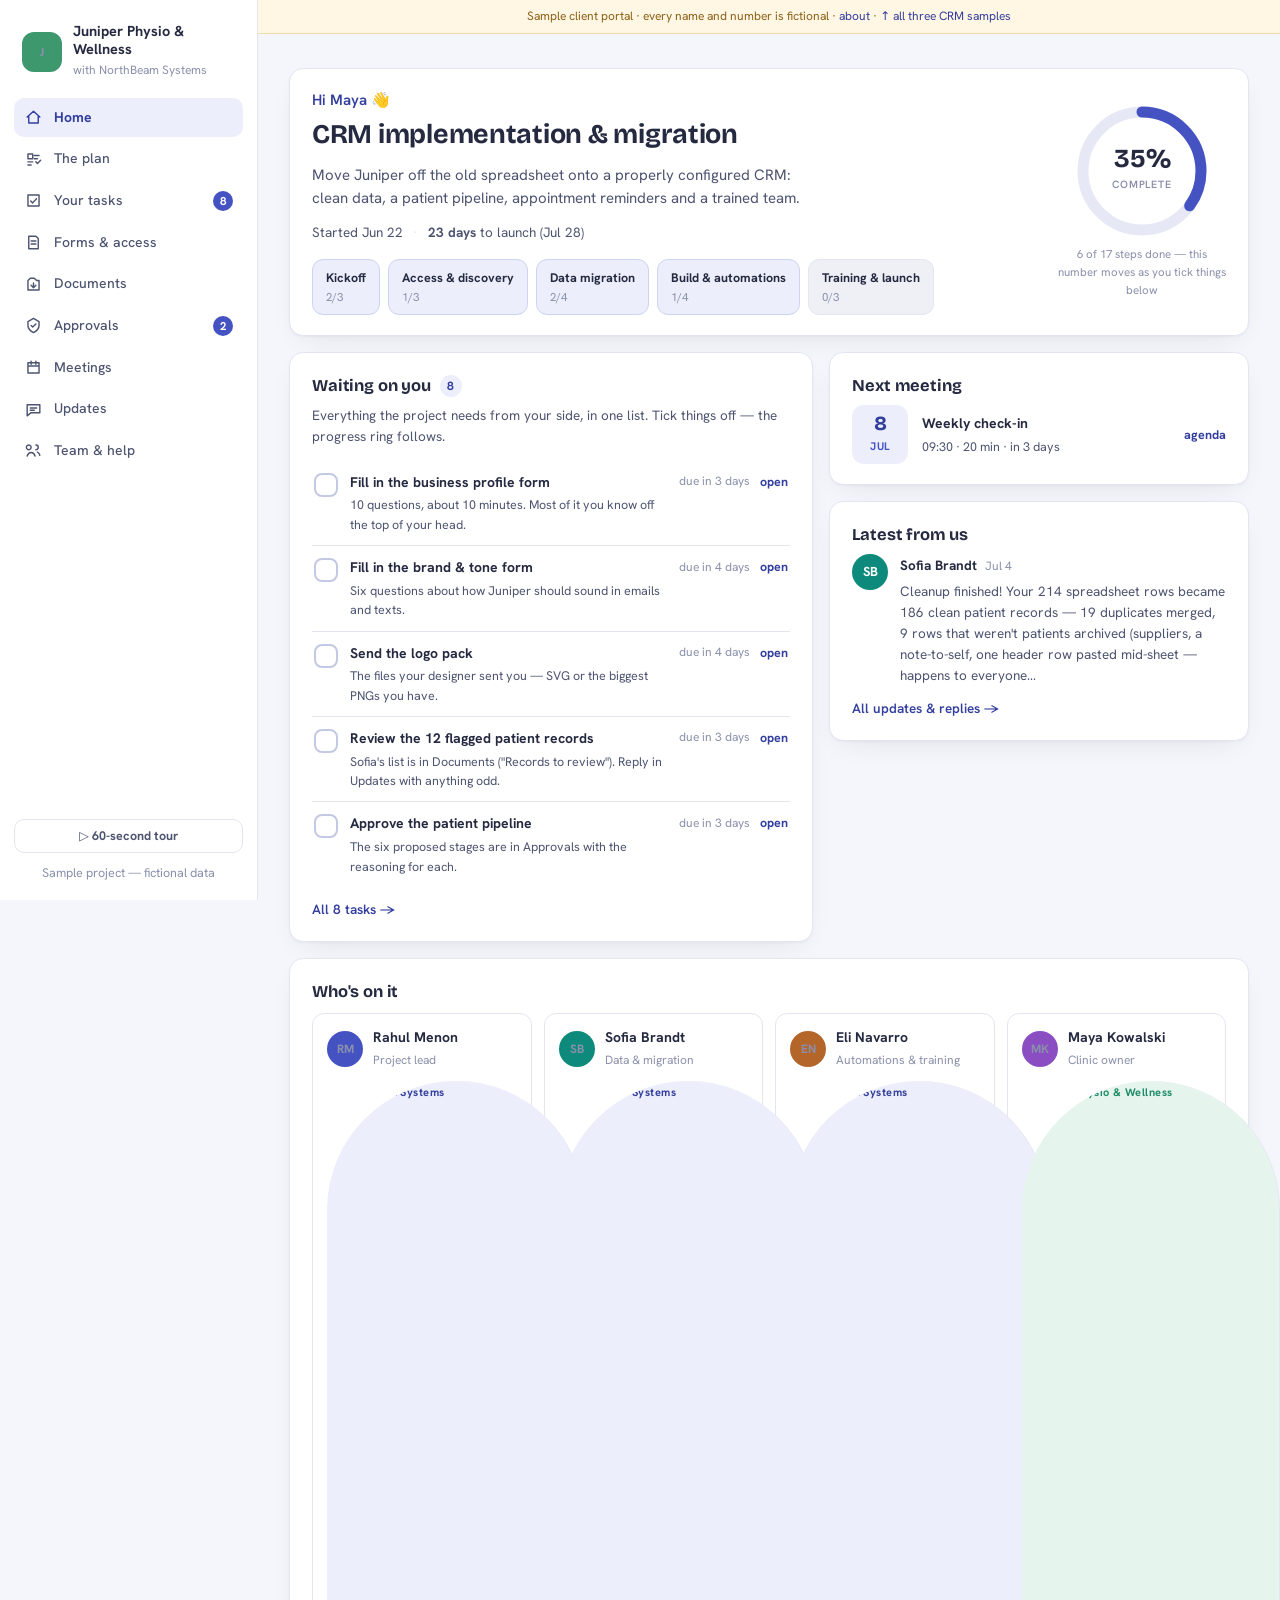
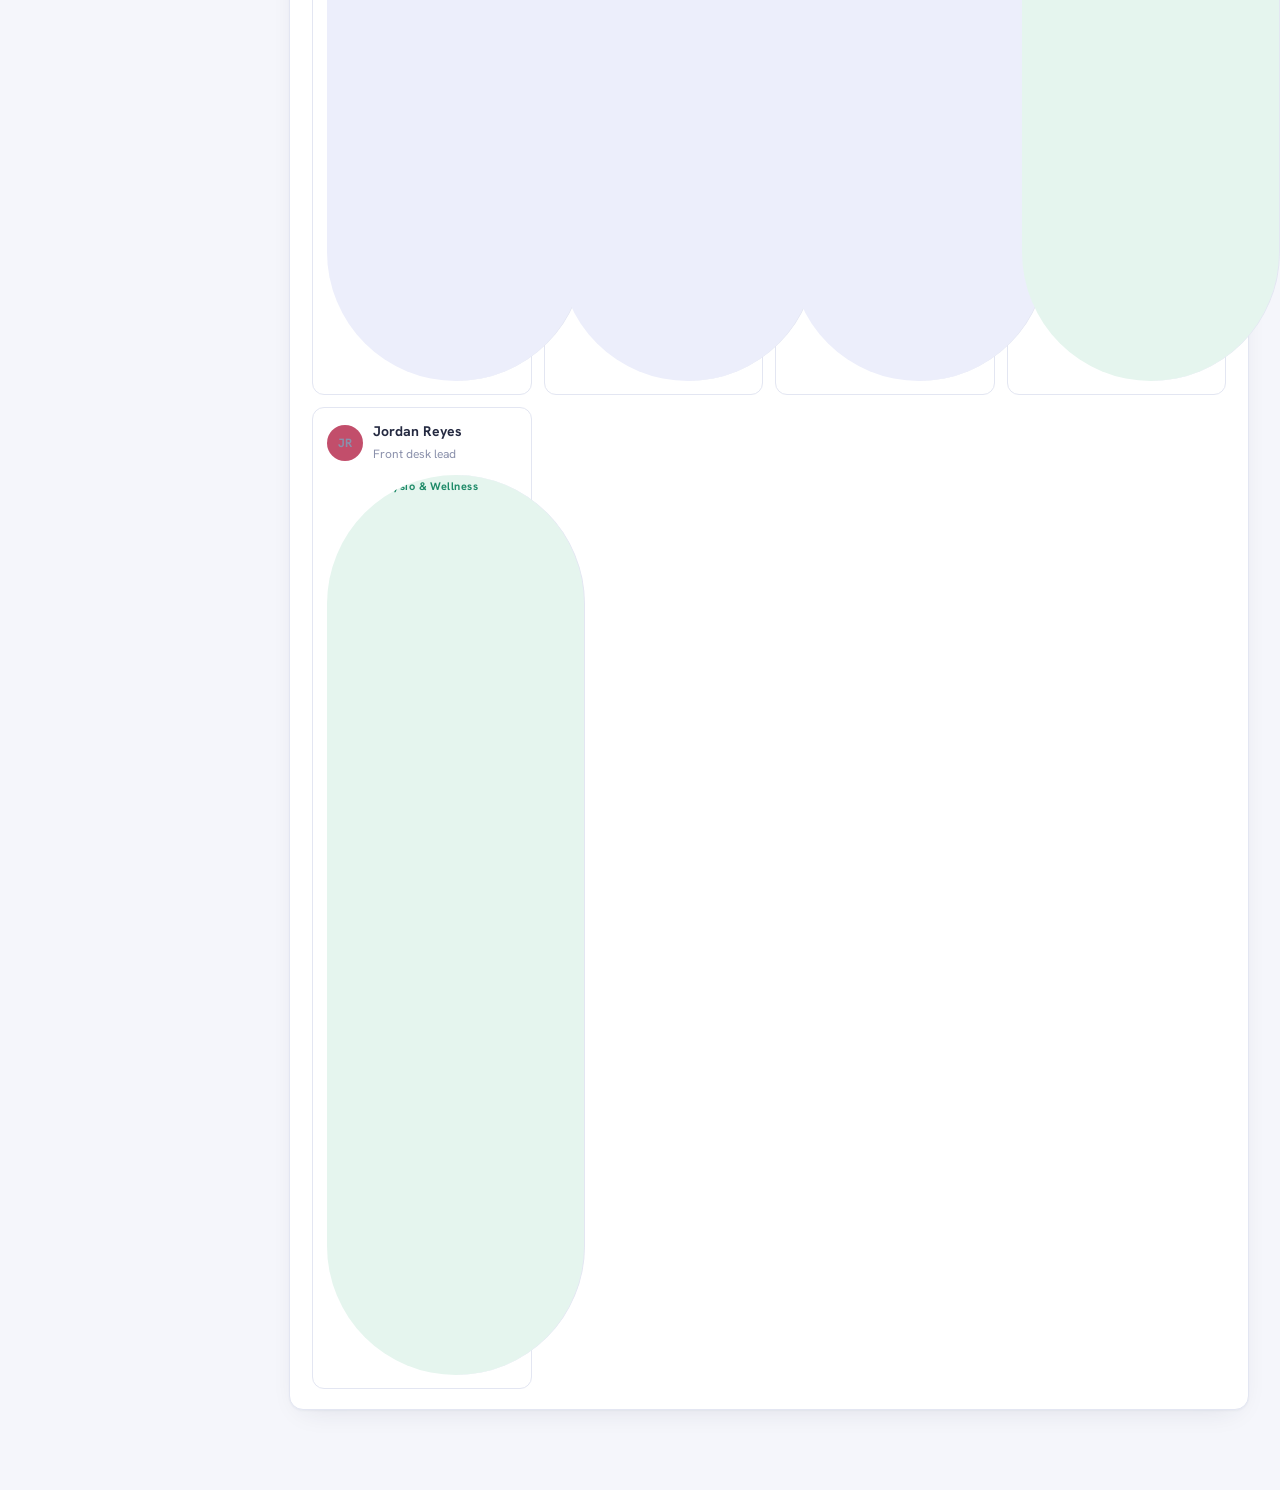
==== client-onboarding/index.html @ 65f7ebf1 "Add CRM portfolio: three interactive sample apps behind one hub A dependency-free static site tellin" ====
<!DOCTYPE html>
<html lang="en">
<head>
<meta charset="UTF-8">
<meta name="viewport" content="width=device-width, initial-scale=1, viewport-fit=cover">
<meta name="theme-color" content="#4553c2">
<meta name="description" content="Sample project: a client onboarding portal for a CRM implementation — live progress ring, phase plan, tickable tasks, working forms, document hub, approvals that unblock the plan, and a 60-second tour. Fictional data.">
<title>Juniper Physio · Client onboarding portal (sample)</title>
<link rel="icon" href="data:image/svg+xml,%3Csvg xmlns='http://www.w3.org/2000/svg' viewBox='0 0 32 32'%3E%3Crect width='32' height='32' rx='8' fill='%234553c2'/%3E%3Cpath d='M9 17l5 5 9-11' fill='none' stroke='%23fff' stroke-width='3' stroke-linecap='round' stroke-linejoin='round'/%3E%3C/svg%3E">
<link rel="preconnect" href="https://fonts.googleapis.com">
<link rel="preconnect" href="https://fonts.gstatic.com" crossorigin>
<link href="https://fonts.googleapis.com/css2?family=Bricolage+Grotesque:wght@600;700&family=Hanken+Grotesk:wght@400;500;700;800&display=swap" rel="stylesheet">
<link rel="stylesheet" href="assets/styles.css">
</head>
<body>
<div id="app"></div>
<noscript>This demo needs JavaScript turned on — the whole portal is interactive.</noscript>
<div class="drawer-shell">
  <div id="dbk" hidden></div>
  <aside id="drawer" hidden role="dialog" aria-modal="true"></aside>
</div>
<script defer src="assets/data.js"></script>
<script defer src="assets/app.js"></script>
</body>
</html>
---- client-onboarding/assets/styles.css ----
/* Client onboarding portal — light, calm, reassuring.
   Sidebar shell on desktop, slide-over + top bar on phones. */

:root {
  --brand: #4553c2;
  --brand-deep: #333f9e;
  --brand-soft: #eceefb;
  --ink: #252a41;
  --ink-2: #4d5470;
  --muted: #8a90ab;
  --bg: #f5f6fb;
  --card: #ffffff;
  --border: #e3e6f2;
  --good: #1e8a68;
  --good-bg: #e5f5ee;
  --warn: #b3652a;
  --warn-bg: #fdf1e4;
  --up: #8a90ab;
  --up-bg: #eef0f6;
  --act: #2c6cb0;
  --act-bg: #e7f0fa;
  --ring-bg: #e6e9f5;
  --font: 'Hanken Grotesk', 'Segoe UI', system-ui, sans-serif;
  --font-head: 'Bricolage Grotesque', 'Segoe UI', system-ui, sans-serif;
  --r: 14px;
  --shadow: 0 1px 2px rgba(37, 42, 65, .04), 0 10px 28px -14px rgba(37, 42, 65, .14);
}

* { box-sizing: border-box; margin: 0; padding: 0; }
html { scroll-behavior: smooth; }
body { font: 400 15px/1.55 var(--font); color: var(--ink); background: var(--bg); -webkit-font-smoothing: antialiased; }
button { font: inherit; color: inherit; background: none; border: 0; cursor: pointer; }
a { color: var(--brand-deep); text-decoration: none; }
a:hover { text-decoration: underline; }
h1, h2, h3 { font-family: var(--font-head); letter-spacing: -0.01em; }
svg { display: block; }

#app { display: flex; min-height: 100vh; }

/* ---- sidebar ---------------------------------------------------------------- */
.side {
  width: 258px; flex: none;
  position: sticky; top: 0; height: 100vh; overflow-y: auto;
  background: var(--card); border-right: 1px solid var(--border);
  display: flex; flex-direction: column; padding: 18px 14px;
  z-index: 50;
}
.brand { display: flex; gap: 11px; align-items: center; padding: 4px 8px 16px; }
.blogo {
  width: 40px; height: 40px; border-radius: 12px; flex: none;
  display: grid; place-items: center; color: #fff; font: 700 19px var(--font-head);
}
.brand b { display: block; font-size: 14.5px; line-height: 1.25; }
.brand span { font-size: 12px; color: var(--muted); }
.side nav { display: grid; gap: 2px; }
.nv {
  display: flex; align-items: center; gap: 11px;
  padding: 9px 10px; border-radius: 10px; font-weight: 500; font-size: 14px;
  color: var(--ink-2);
}
.nv svg { width: 19px; height: 19px; flex: none; }
.nv:hover { background: var(--bg); text-decoration: none; }
.nv.on { background: var(--brand-soft); color: var(--brand-deep); font-weight: 700; }
.nv .bdg {
  margin-left: auto; min-width: 20px; height: 20px; padding: 0 6px; border-radius: 999px;
  display: grid; place-items: center; background: var(--brand); color: #fff; font-size: 11.5px;
}
.side-foot { margin-top: auto; padding-top: 18px; display: grid; gap: 10px; }
.side-foot .fine { text-align: center; }
.sbk { position: fixed; inset: 0; background: rgba(37, 42, 65, .38); z-index: 49; }

/* ---- main column --------------------------------------------------------------- */
.main-col { flex: 1; min-width: 0; }
.mobbar {
  display: none; position: sticky; top: 0; z-index: 40;
  align-items: center; justify-content: space-between; gap: 10px;
  padding: 10px 14px; background: rgba(255,255,255,.94); backdrop-filter: blur(8px);
  border-bottom: 1px solid var(--border);
}
.mobbar b { font-family: var(--font-head); font-size: 15px; }
.mb-btn { width: 38px; height: 38px; display: grid; place-items: center; border-radius: 10px; color: var(--ink-2); }
.mb-btn svg { width: 20px; height: 20px; }
.mb-btn:active { background: var(--bg); }
.note {
  text-align: center; font-size: 12px; padding: 7px 14px;
  background: #fff6e4; color: #8a6116; border-bottom: 1px solid #f0dcae;
}
main { max-width: 1020px; margin: 0 auto; padding: clamp(18px, 3vw, 34px) clamp(14px, 3vw, 30px) 80px; display: grid; gap: 16px; }

.page-head h1 { font-size: clamp(22px, 3vw, 28px); }
.page-head p { color: var(--ink-2); margin-top: 6px; max-width: 74ch; }

/* ---- cards ------------------------------------------------------------------------ */
.card {
  background: var(--card); border: 1px solid var(--border); border-radius: var(--r);
  box-shadow: var(--shadow); padding: 20px 22px;
}
.card h2 { font-size: 16.5px; display: flex; align-items: center; gap: 9px; margin-bottom: 6px; }
.card-sub { font-size: 13.5px; color: var(--ink-2); margin-bottom: 14px; max-width: 72ch; }
.count {
  min-width: 22px; height: 22px; padding: 0 7px; border-radius: 999px;
  display: inline-grid; place-items: center;
  background: var(--brand-soft); color: var(--brand-deep); font: 700 12px var(--font);
}
.grid-2 { display: grid; grid-template-columns: 1.25fr 1fr; gap: 16px; }
.grid-2 > * { min-width: 0; }
.stack { display: grid; gap: 16px; align-content: start; }
.more { display: inline-block; margin-top: 12px; font-size: 13.5px; font-weight: 600; }
.empty { color: var(--muted); padding: 10px 0; }
.fine { font-size: 12.5px; color: var(--muted); }

/* ---- hero ---------------------------------------------------------------------------- */
.hero-card { display: flex; gap: 26px; align-items: center; }
.hero-main { flex: 1; min-width: 0; }
.hello { font-weight: 600; color: var(--brand-deep); }
.hero-card h1 { font-size: clamp(21px, 3vw, 27px); margin: 2px 0 8px; }
.sum { color: var(--ink-2); max-width: 62ch; }
.hero-meta { display: flex; gap: 10px; flex-wrap: wrap; margin-top: 12px; font-size: 13.5px; color: var(--ink-2); }
.hero-meta i { color: var(--border); font-style: normal; }
.ph-chips { display: flex; flex-wrap: wrap; gap: 8px; margin-top: 16px; }
.ph-chip {
  display: grid; gap: 1px; padding: 8px 13px; border-radius: 11px;
  background: var(--up-bg); border: 1px solid var(--border); text-decoration: none;
}
.ph-chip:hover { text-decoration: none; border-color: var(--brand); }
.ph-chip b { font-size: 12.5px; color: var(--ink); }
.ph-chip span { font-size: 11.5px; color: var(--muted); }
.ph-chip.ph-part { background: var(--brand-soft); border-color: #cdd3f2; }
.ph-chip.ph-done { background: var(--good-bg); }
.ph-chip.ph-done span { color: var(--good); font-weight: 700; }
.hero-ring { flex: none; text-align: center; width: 168px; }
.ring { width: 132px; height: 132px; margin: 0 auto; }
.ring-n { font: 700 26px var(--font-head); fill: var(--ink); }
.ring-t { font: 600 10.5px var(--font); fill: var(--muted); letter-spacing: .08em; text-transform: uppercase; }
.ring-sub { display: block; margin-top: 8px; font-size: 11.5px; color: var(--muted); }

/* ---- task rows -------------------------------------------------------------------------- */
.trow { display: flex; gap: 12px; align-items: flex-start; padding: 11px 2px; border-top: 1px solid var(--border); }
.trow:first-of-type { border-top: 0; }
.trow.is-done .t-main b { text-decoration: line-through; color: var(--muted); }
.chk {
  width: 24px; height: 24px; flex: none; margin-top: 1px;
  border-radius: 8px; border: 2px solid #c3c9e2; color: transparent;
  display: grid; place-items: center; transition: all .15s;
}
.chk svg { width: 14px; height: 14px; }
.chk:hover { border-color: var(--brand); }
.chk.on { background: var(--good); border-color: var(--good); color: #fff; }
.t-main { flex: 1; min-width: 0; display: grid; gap: 2px; }
.t-main b { font-size: 14px; }
.t-main > span { font-size: 12.5px; color: var(--ink-2); }
.t-main .how { color: var(--muted); font-size: 12px; }
.t-end { flex: none; display: flex; align-items: center; gap: 10px; }
.due { font-size: 12px; color: var(--muted); white-space: nowrap; }
.due.late { color: #b3372a; font-weight: 700; }
.jump { font-size: 12.5px; font-weight: 700; }

/* ---- meetings / updates on home ------------------------------------------------------------ */
.mrow { display: flex; gap: 14px; align-items: center; }
.mdate {
  flex: none; width: 56px; text-align: center; border-radius: 12px;
  background: var(--brand-soft); padding: 7px 4px;
}
.mdate b { display: block; font: 700 20px var(--font-head); color: var(--brand-deep); line-height: 1.1; }
.mdate span { font-size: 11px; font-weight: 700; letter-spacing: .06em; text-transform: uppercase; color: var(--brand); }
.upd { display: flex; gap: 12px; }
.u-main { min-width: 0; }
.u-main b { font-size: 13.5px; }
.u-main .role { font-size: 12px; color: var(--muted); }
.u-main time { font-size: 12px; color: var(--muted); margin-left: 4px; }
.u-main p { font-size: 13.5px; color: var(--ink-2); margin-top: 4px; white-space: pre-line; }
.av {
  width: 36px; height: 36px; border-radius: 50%; flex: none;
  display: grid; place-items: center; color: #fff; font: 700 13px var(--font);
}
.av-s { width: 28px; height: 28px; font-size: 10.5px; }

/* ---- team ------------------------------------------------------------------------------------- */
.tgrid { display: grid; grid-template-columns: repeat(auto-fill, minmax(215px, 1fr)); gap: 12px; margin-top: 8px; }
.tcard { border: 1px solid var(--border); border-radius: 12px; padding: 13px 14px; display: grid; gap: 9px; align-content: start; }
.tc-top { display: flex; gap: 10px; align-items: center; }
.tc-top b { display: block; font-size: 14px; }
.tc-top span { font-size: 12px; color: var(--muted); }
.tnote { font-size: 12.5px; color: var(--ink-2); }
.side-agency, .side-client {
  justify-self: start; font-size: 11px; font-weight: 700; letter-spacing: .04em;
  padding: 3px 9px; border-radius: 999px;
}
.side-agency { background: var(--brand-soft); color: var(--brand-deep); }
.side-client { background: var(--good-bg); color: var(--good); }

/* ---- plan ---------------------------------------------------------------------------------------- */
.phase { padding-bottom: 10px; }
.ph-head { display: flex; justify-content: space-between; gap: 14px; align-items: flex-start; }
.ph-right { flex: none; text-align: right; display: grid; gap: 4px; justify-items: end; }
.when { font-size: 12px; color: var(--muted); white-space: nowrap; }
.frac {
  font: 700 13px var(--font); color: var(--brand-deep);
  background: var(--brand-soft); border-radius: 999px; padding: 3px 10px;
}
.steps { display: grid; margin-top: 6px; }
.step {
  display: flex; gap: 13px; align-items: flex-start; text-align: left; width: 100%;
  padding: 12px 6px; border-top: 1px solid var(--border); border-radius: 8px;
}
.step:hover { background: var(--bg); }
.step .dot { width: 12px; height: 12px; border-radius: 50%; flex: none; margin-top: 5px; background: var(--up); opacity: .45; }
.step.done .dot { background: var(--good); opacity: 1; }
.step.active .dot { background: var(--act); opacity: 1; }
.step.waiting .dot { background: var(--warn); opacity: 1; }
.s-main { flex: 1; min-width: 0; display: grid; gap: 2px; }
.s-main b { font-size: 14px; }
.s-main span { font-size: 12.5px; color: var(--ink-2); }
.s-end { flex: none; display: flex; gap: 8px; align-items: center; }
.own { font-size: 11px; font-weight: 800; letter-spacing: .05em; padding: 3px 8px; border-radius: 999px; }
.own-you { background: var(--warn-bg); color: var(--warn); }
.own-us { background: var(--up-bg); color: var(--ink-2); }
.pill { font-size: 11.5px; font-weight: 700; padding: 3px 10px; border-radius: 999px; white-space: nowrap; }
.st-done { background: var(--good-bg); color: var(--good); }
.st-active { background: var(--act-bg); color: var(--act); }
.st-wait { background: var(--warn-bg); color: var(--warn); }
.st-up { background: var(--up-bg); color: var(--muted); }

/* ---- forms & access --------------------------------------------------------------------------------- */
.bar { height: 9px; border-radius: 999px; background: var(--ring-bg); overflow: hidden; margin: 4px 0 16px; }
.bar i { display: block; height: 100%; background: var(--brand); border-radius: 999px; }
.fields { display: grid; grid-template-columns: 1fr 1fr; gap: 12px; }
.field { display: grid; gap: 5px; }
.field > span { font-size: 12.5px; font-weight: 700; color: var(--ink-2); }
.field input, .field textarea, .composer textarea, .chg-box textarea {
  font: inherit; font-size: 13.5px; color: var(--ink);
  padding: 9px 12px; border-radius: 10px; border: 1.5px solid var(--border); background: #fbfbfe;
  width: 100%; resize: vertical;
}
.field input:focus, .field textarea:focus, .composer textarea:focus, .chg-box textarea:focus {
  outline: none; border-color: var(--brand); background: #fff;
}
.field.filled input, .field.filled textarea { border-color: #cfe4d9; background: #f7fcf9; }
.form-foot { display: flex; gap: 12px; align-items: center; margin-top: 14px; flex-wrap: wrap; }
.arow { display: flex; gap: 12px; align-items: flex-start; padding: 12px 2px; border-top: 1px solid var(--border); }
.arow:first-of-type { border-top: 0; }
.arow.st-skip .t-main { opacity: .6; }

/* ---- documents ---------------------------------------------------------------------------------------- */
.drow { display: flex; gap: 13px; align-items: center; padding: 11px 2px; border-top: 1px solid var(--border); }
.drow:first-of-type { border-top: 0; }
.ftype {
  flex: none; width: 44px; height: 44px; border-radius: 11px;
  display: grid; place-items: center;
  background: var(--brand-soft); color: var(--brand-deep); font: 800 11px var(--font);
}
.ftype.ok { background: var(--good-bg); color: var(--good); font-size: 16px; }

/* ---- approvals ------------------------------------------------------------------------------------------ */
.ap-items { display: grid; grid-template-columns: 1fr 1fr; gap: 9px; margin: 12px 0 4px; }
.ap-item { border: 1px solid var(--border); border-radius: 11px; padding: 10px 13px; }
.ap-item b { display: block; font-size: 13.5px; }
.ap-item span { font-size: 12.5px; color: var(--ink-2); }
.email-prev { border: 1px solid var(--border); border-radius: 12px; overflow: hidden; margin: 12px 0; }
.ep-head { background: var(--bg); padding: 10px 15px; border-bottom: 1px solid var(--border); }
.ep-head span { font-size: 11px; font-weight: 800; letter-spacing: .06em; text-transform: uppercase; color: var(--muted); display: block; }
.ep-head b { font-size: 14px; }
.ep-body { font: 13.5px/1.6 var(--font); white-space: pre-wrap; padding: 14px 16px; color: var(--ink-2); }
.sms-prev { background: var(--act-bg); border-radius: 12px; padding: 11px 15px; margin-bottom: 12px; }
.sms-prev span { font-size: 11px; font-weight: 800; letter-spacing: .06em; text-transform: uppercase; color: var(--act); }
.sms-prev p { font-size: 13.5px; margin-top: 3px; }
.ap-actions { display: flex; gap: 10px; flex-wrap: wrap; align-items: center; }
.chg-box { width: 100%; display: grid; gap: 8px; justify-items: start; margin-top: 8px; }
.chg-note { font-size: 13px; color: var(--ink-2); background: var(--warn-bg); border-radius: 10px; padding: 10px 13px; display: grid; gap: 8px; justify-items: start; }
.ap-foot { margin-top: 12px; }

/* ---- meetings ---------------------------------------------------------------------------------------------- */
.meet.next { border-color: #c6cdf0; box-shadow: 0 0 0 3px var(--brand-soft), var(--shadow); }
.meet.done { opacity: .82; }
.mwho { display: flex; gap: 4px; }
.agenda { margin-top: 12px; padding-top: 12px; border-top: 1px dashed var(--border); display: flex; gap: 14px; }
.agenda > span { flex: none; font-size: 11px; font-weight: 800; letter-spacing: .06em; text-transform: uppercase; color: var(--muted); padding-top: 2px; }
.agenda ul { list-style: none; display: grid; gap: 3px; }
.agenda li { font-size: 13px; color: var(--ink-2); padding-left: 16px; position: relative; }
.agenda li::before { content: '·'; position: absolute; left: 4px; color: var(--brand); font-weight: 900; }

/* ---- updates -------------------------------------------------------------------------------------------------- */
.composer { display: flex; gap: 10px; align-items: flex-start; }
.composer textarea { flex: 1; }
.upd-card.mine { border-color: #c6cdf0; background: #fbfbff; }

/* ---- faq / about -------------------------------------------------------------------------------------------------- */
.faq { border-top: 1px solid var(--border); padding: 4px 2px; }
.faq:first-of-type { border-top: 0; }
.faq summary { cursor: pointer; font-weight: 700; font-size: 14px; padding: 9px 0; list-style: none; display: flex; justify-content: space-between; gap: 10px; }
.faq summary::after { content: '+'; color: var(--brand); font-weight: 800; }
.faq[open] summary::after { content: '–'; }
.faq p { font-size: 13.5px; color: var(--ink-2); padding: 0 0 12px; max-width: 76ch; }
.about p { font-size: 14px; color: var(--ink-2); margin-bottom: 10px; max-width: 78ch; }

/* ---- buttons ---------------------------------------------------------------------------------------------------------- */
.btn {
  display: inline-flex; align-items: center; gap: 7px;
  padding: 9px 16px; border-radius: 10px; font-weight: 700; font-size: 13.5px;
  background: #fff; border: 1.5px solid var(--border); color: var(--ink-2);
  transition: all .15s;
}
.btn:hover { border-color: var(--brand); color: var(--brand-deep); }
.btn.primary { background: var(--brand); border-color: var(--brand); color: #fff; }
.btn.primary:hover { background: var(--brand-deep); }
.btn.small { padding: 6px 12px; font-size: 12.5px; }
.btn.wide { width: 100%; justify-content: center; }

/* ---- drawer ------------------------------------------------------------------------------------------------------------- */
#dbk { position: fixed; inset: 0; z-index: 70; background: rgba(37, 42, 65, .4); opacity: 0; transition: opacity .18s; }
#dbk.open { opacity: 1; }
#drawer {
  position: fixed; top: 0; right: 0; bottom: 0; z-index: 71;
  width: min(480px, 100%); overflow-y: auto;
  background: var(--bg); padding: 24px;
  box-shadow: -16px 0 40px -16px rgba(37, 42, 65, .4);
  transform: translateX(20px); opacity: 0; transition: transform .18s, opacity .18s;
}
#drawer.open { transform: none; opacity: 1; }
.d-close { float: right; width: 34px; height: 34px; border-radius: 50%; background: var(--card); border: 1px solid var(--border); color: var(--ink-2); }
.d-top { display: flex; gap: 8px; margin-bottom: 10px; }
#drawer h2 { font-size: 19px; margin-bottom: 6px; }
.d-desc { color: var(--ink-2); font-size: 14px; margin: 10px 0 6px; }
#drawer h3 { font-size: 13px; text-transform: uppercase; letter-spacing: .06em; color: var(--ink-2); margin: 18px 0 9px; }
.need-list { display: grid; gap: 8px; }
.need {
  display: flex; gap: 10px; align-items: center;
  background: var(--card); border: 1px solid var(--border); border-radius: 11px; padding: 10px 13px;
  text-decoration: none;
}
.need:hover { border-color: var(--brand); text-decoration: none; }
.need b { font-size: 13.5px; flex: 1; color: var(--ink); }
.need > span:last-child { font-size: 12px; color: var(--warn); font-weight: 700; }
.need.ok > span:last-child { color: var(--good); }
.need .nd { color: var(--warn); font-weight: 800; }
.need.ok .nd { color: var(--good); }

/* ---- toast + tour ------------------------------------------------------------------------------------------------------------ */
#toast {
  position: fixed; left: 50%; bottom: 26px; transform: translate(-50%, 14px); z-index: 90;
  background: var(--ink); color: #fff; font-size: 13.5px; font-weight: 600;
  padding: 11px 20px; border-radius: 999px; opacity: 0; pointer-events: none;
  transition: all .2s; max-width: min(92vw, 480px); text-align: center;
}
#toast.show { opacity: 1; transform: translate(-50%, 0); }
#tring {
  position: fixed; z-index: 80; pointer-events: none; display: none;
  border: 3px solid var(--brand); border-radius: 14px;
  box-shadow: 0 0 0 4000px rgba(37, 42, 65, .42);
}
#ttip {
  position: fixed; z-index: 81; width: min(340px, calc(100vw - 20px));
  background: #fff; border-radius: 14px; padding: 16px 18px;
  box-shadow: 0 18px 50px -12px rgba(37, 42, 65, .45);
}
.tt-n { font-size: 11px; font-weight: 800; letter-spacing: .08em; color: var(--brand); }
#ttip h3 { font-size: 16px; margin: 4px 0 6px; }
#ttip p { font-size: 13.5px; color: var(--ink-2); }
.tt-btns { display: flex; gap: 8px; justify-content: flex-end; margin-top: 13px; }

/* ---- phones ------------------------------------------------------------------------------------------------------------------------ */
@media (max-width: 920px) {
  .side {
    position: fixed; left: 0; top: 0; bottom: 0; height: auto;
    transform: translateX(-102%); transition: transform .2s;
    box-shadow: 18px 0 40px -18px rgba(37, 42, 65, .4);
  }
  .side.open { transform: none; }
  .mobbar { display: flex; }
  .grid-2 { grid-template-columns: 1fr; }
  .hero-card { flex-direction: column; align-items: stretch; text-align: left; }
  .hero-ring { width: auto; display: flex; align-items: center; gap: 14px; text-align: left; border-top: 1px solid var(--border); padding-top: 14px; }
  .ring { width: 92px; height: 92px; margin: 0; }
  .fields { grid-template-columns: 1fr; }
  .ap-items { grid-template-columns: 1fr; }
  .s-end { flex-direction: column; align-items: flex-end; gap: 4px; }
  .t-end { flex-direction: column; align-items: flex-end; gap: 4px; }
  .agenda { flex-direction: column; gap: 6px; }
  .trow, .arow, .drow { flex-wrap: wrap; }
  #drawer { padding: 18px 16px; }
}
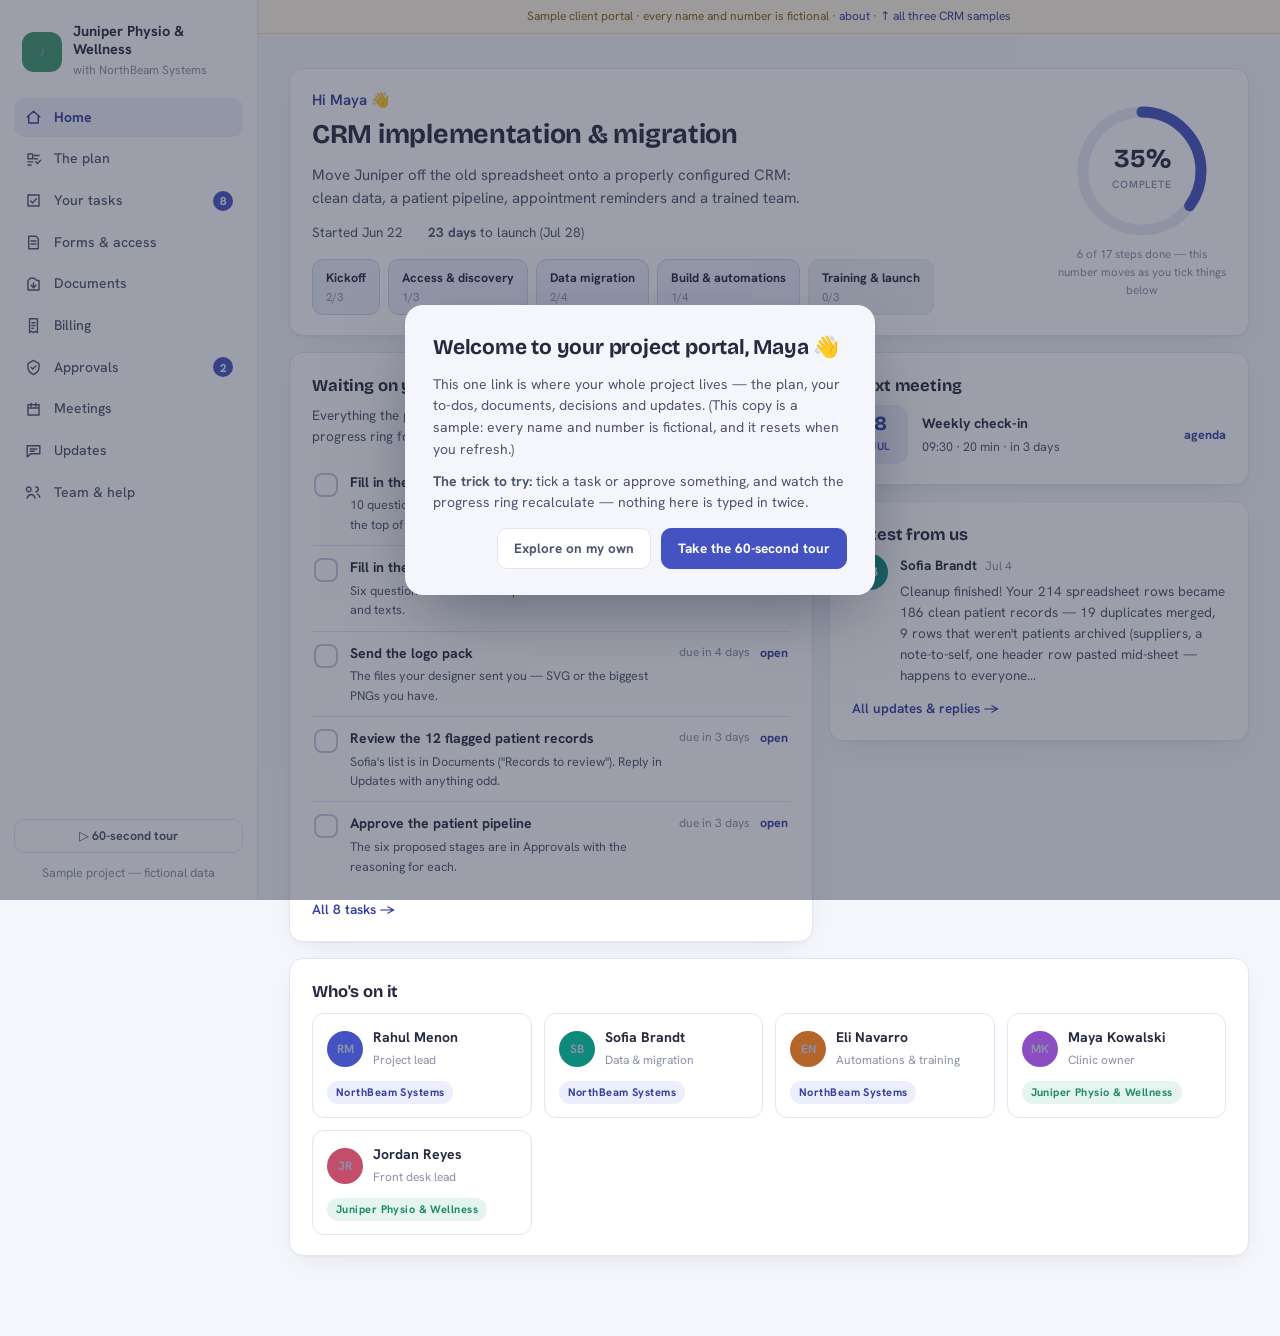
==== commit 5d0dde0a: "Social preview images + hub refresh - Four 1200x630 Open Graph images (hub + one per demo), designed" ====
--- a/client-onboarding/index.html
+++ b/client-onboarding/index.html
@@ -5,6 +5,18 @@
 <meta name="viewport" content="width=device-width, initial-scale=1, viewport-fit=cover">
 <meta name="theme-color" content="#4553c2">
 <meta name="description" content="Sample project: a client onboarding portal for a CRM implementation — live progress ring, phase plan, tickable tasks, working forms, document hub, approvals that unblock the plan, and a 60-second tour. Fictional data.">
+<meta property="og:type" content="website">
+<meta property="og:site_name" content="CRM Portfolio">
+<meta property="og:url" content="https://rounaksingh890.github.io/crm-portfolio/client-onboarding/">
+<meta property="og:title" content="Client onboarding portal — one link where the whole project lives">
+<meta property="og:description" content="The plan, your to-dos, approvals and billing — with a progress ring that recalculates as you tick things off. A working sample with fictional data.">
+<meta property="og:image" content="https://rounaksingh890.github.io/crm-portfolio/assets/og/onboard.png">
+<meta property="og:image:width" content="1200">
+<meta property="og:image:height" content="630">
+<meta name="twitter:card" content="summary_large_image">
+<meta name="twitter:title" content="Client onboarding portal — one link where the whole project lives">
+<meta name="twitter:description" content="Plan, to-dos, approvals and billing, with a progress ring that can't lie. Working sample, fictional data.">
+<meta name="twitter:image" content="https://rounaksingh890.github.io/crm-portfolio/assets/og/onboard.png">
 <title>Juniper Physio · Client onboarding portal (sample)</title>
 <link rel="icon" href="data:image/svg+xml,%3Csvg xmlns='http://www.w3.org/2000/svg' viewBox='0 0 32 32'%3E%3Crect width='32' height='32' rx='8' fill='%234553c2'/%3E%3Cpath d='M9 17l5 5 9-11' fill='none' stroke='%23fff' stroke-width='3' stroke-linecap='round' stroke-linejoin='round'/%3E%3C/svg%3E">
 <link rel="preconnect" href="https://fonts.googleapis.com">
--- a/client-onboarding/assets/styles.css
+++ b/client-onboarding/assets/styles.css
@@ -358,6 +358,28 @@
 #ttip p { font-size: 13.5px; color: var(--ink-2); }
 .tt-btns { display: flex; gap: 8px; justify-content: flex-end; margin-top: 13px; }
 
+/* ---- billing + meeting actions -------------------------------------------------------------------------------------------------------- */
+.bill-sum { display: grid; grid-template-columns: repeat(auto-fit, minmax(170px, 1fr)); gap: 12px; }
+.bsum { padding: 16px 18px; }
+.bsum b { display: block; font: 700 24px var(--font-head); }
+.bsum.paid b { color: var(--good); }
+.bsum span { font-size: 12.5px; color: var(--muted); }
+.meet-actions { margin-top: 12px; padding-top: 12px; border-top: 1px dashed var(--border); }
+
+/* ---- first-visit welcome ------------------------------------------------------------------------------------------------------------ */
+#ob-welcome {
+  position: fixed; inset: 0; z-index: 95;
+  background: rgba(37, 42, 65, .45);
+  display: flex; align-items: center; justify-content: center; padding: 18px;
+}
+.obw-card {
+  max-width: 470px; background: var(--bg); border-radius: 18px;
+  padding: 26px 28px; box-shadow: 0 24px 70px -18px rgba(37, 42, 65, .55);
+}
+.obw-card h3 { font-family: var(--font-head); font-size: 21px; margin-bottom: 10px; }
+.obw-card p { font-size: 14px; color: var(--ink-2); margin-bottom: 10px; }
+.obw-btns { display: flex; gap: 10px; justify-content: flex-end; margin-top: 14px; flex-wrap: wrap; }
+
 /* ---- phones ------------------------------------------------------------------------------------------------------------------------ */
 @media (max-width: 920px) {
   .side {
